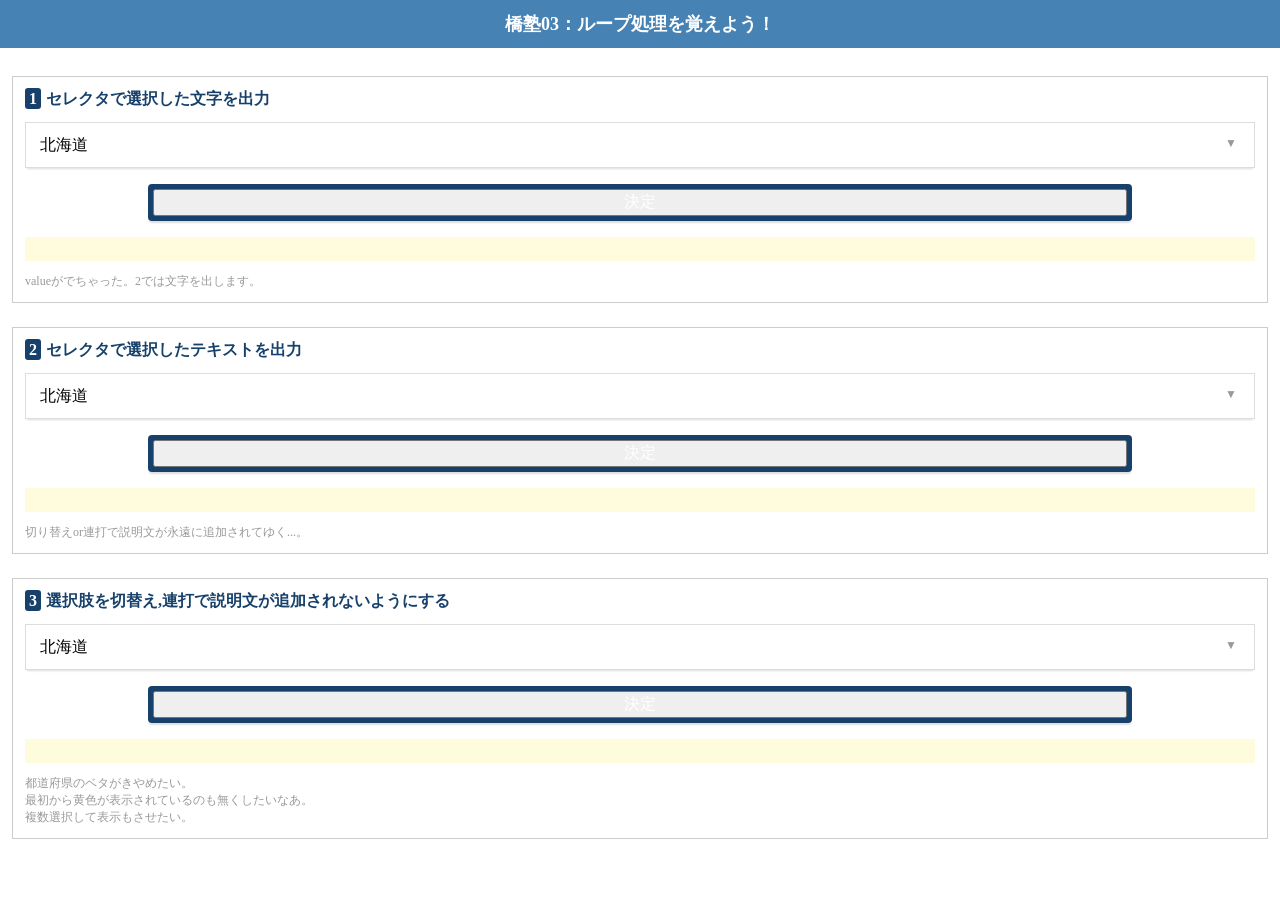
==== 03_prefecturesList/index.html @ 4ac40b8e "hasizyuku03" ====
<!DOCTYPE html>
<html lang="ja">
<head>
  <meta charset="UTF-8">
  <meta name="viewport" content="width=device-width, initial-scale=1.0">
  <link rel="stylesheet" href="../03_prefecturesList/css/style.css">
  <script src="https://code.jquery.com/jquery-3.4.1.js"
  integrity="sha256-WpOohJOqMqqyKL9FccASB9O0KwACQJpFTUBLTYOVvVU="
  crossorigin="anonymous"></script>
  <title>都道府県リスト</title>
</head>
<body>
  <header class="header l-bottom-medium">
    <p>橋塾03：ループ処理を覚えよう！</p>
  </header>
  <section class="section-container">
  <!-- ▼１ -->
    <div class="prefectures-container l-bottom-large">
      <div class="prefectures-header">
        <span class="prefectures-number l-right-small">1</span>セレクタで選択した文字を出力
      </div>
      <div class="prefectures-select-container">
        <select id="js-prefectures" class="prefectures-select l-bottom-medium">
          <option value="hokkaido">北海道</option>
          <option value="aomori">青森県</option>
          <option value="iwate">岩手県</option>
          <option value="miyagi">宮城県</option>
          <option value="akita">秋田県</option>
          <option value="yamagata">山形県</option>
        </select>
      </div>
      <div class="btn-normal l-bottom-medium"> 
        <button id="js-button">決定</button>
      </div>
      <div class="prefacture-result">
        <p id="js-prefacture-result" ></p>
      </div>
      <p class="comment">valueがでちゃった。2では文字を出します。</p>
    </div>
  <!-- ▲１ -->

  <!-- ▼2 -->
  <div class="prefectures-container l-bottom-large">
      <div class="prefectures-header">
        <span class="prefectures-number l-right-small">2</span>セレクタで選択したテキストを出力
      </div>
      <div class="prefectures-select-container">
        <select id="js-prefectures2" class="prefectures-select l-bottom-medium">
          <option value="hokkaido">北海道</option>
          <option value="aomori">青森県</option>
          <option value="iwate">岩手県</option>
          <option value="miyagi">宮城県</option>
          <option value="akita">秋田県</option>
          <option value="yamagata">山形県</option>
        </select>
      </div>
      <div class="btn-normal l-bottom-medium"> 
        <button id="js-button2">決定</button>
      </div>
      <div class="prefacture-result">
        <p id="js-prefacture-result2"></p>
      </div>
      <p class="comment">切り替えor連打で説明文が永遠に追加されてゆく...。</p>
    </div>
  <!-- ▲2 -->

  <!-- ▼3 -->
    <div class="prefectures-container">
      <div class="prefectures-header">
        <span class="prefectures-number l-right-small">3</span>選択肢を切替え,連打で説明文が追加されないようにする
      </div>
      <div class="prefectures-select-container">
        <select id="js-prefectures3" class="prefectures-select l-bottom-medium">
          <option value="hokkaido">北海道</option>
          <option value="aomori">青森県</option>
          <option value="iwate">岩手県</option>
          <option value="miyagi">宮城県</option>
          <option value="akita">秋田県</option>
          <option value="yamagata">山形県</option>
        </select>
      </div>
      <div class="btn-normal l-bottom-medium"> 
        <button id="js-button3">決定</button>
      </div>
      <div class="prefacture-result">
        <p id="js-prefacture-result3"></p>
      </div>
      <p class="comment">都道府県のベタがきやめたい。<br>最初から黄色が表示されているのも無くしたいなあ。<br>複数選択して表示もさせたい。</p>
    </div>
  <!-- ▲3 -->
  </section>
  <script type="text/javascript" src="js/prefecturesList.js"></script>
</body>
</html>
---- 03_prefecturesList/css/style.css ----
body {
  margin: 0;
}

p {
  margin: 0;
}

.l-bottom-small {
  margin-bottom: 8px!important;
}

.l-bottom-medium {
  margin-bottom: 16px!important;
}

.l-bottom-large {
  margin-bottom: 24px!important;
}

.l-right-small {
  margin-right: 5px;
}

select {
  -webkit-appearance: none;
  -moz-appearance: none;
  appearance: none;
  border: none;
  outline: none;
  background: transparent;
}

.color-point {
  color: red;
}

.header {
  background-color: steelblue;
}

.header p {
  color: #fff;
  font-size: 18px;
  font-weight: 700;
  text-align: center;
  padding: 12px;
}

.section-container {
  padding: 12px;
}

.prefectures-container {
  border: 1px solid #ccc;
  padding: 12px;
  position: relative;
}

.prefectures-header {
  padding-bottom: 12px;
  font-weight: 700;
  font-size: 16px;
  color: rgb(23, 65, 107);
}

.prefectures-number {
  padding: 2px 4px;
  border-radius: 3px;
  background-color: rgb(23, 65, 107);
  color: #fff;
}

.prefectures-select {
  width: 100%;
  font-size: 16px;
  border: 1px solid #ddd;
  box-shadow: 0 3px 2px -2px #ddd;
  padding: 14px;
  line-height: 1;
  border-radius: 0;
}

.prefectures-select-container {
  position: relative;
}

.prefectures-select-container::after {
  content: "▼";
  color: #999;
  position: absolute;
  top: 14px;
  right: 18px;
  font-size: 12px;
}

.btn-normal {
  padding:5px;
  border-radius: 4px;
  background-color: rgb(23, 65, 107);
  box-shadow: 0 3px 2px -1px #ddd;
  margin: 0 10%;
  text-align: center;
}

.btn-normal button {
  font-size: 16px;
  color: #fff;
  width: 100%;
}

.prefacture-result {
  padding: 12px;
  font-size: 18px;
  font-weight: 800;
  background-color: rgb(255, 252, 221);
}

.result-explanation {
  font-size: 12px;
  background-color: #f8f8f8;
  padding: 6px;
}

.comment {
  font-size: 12px;
  color: #999;
  padding-top: 12px;
}
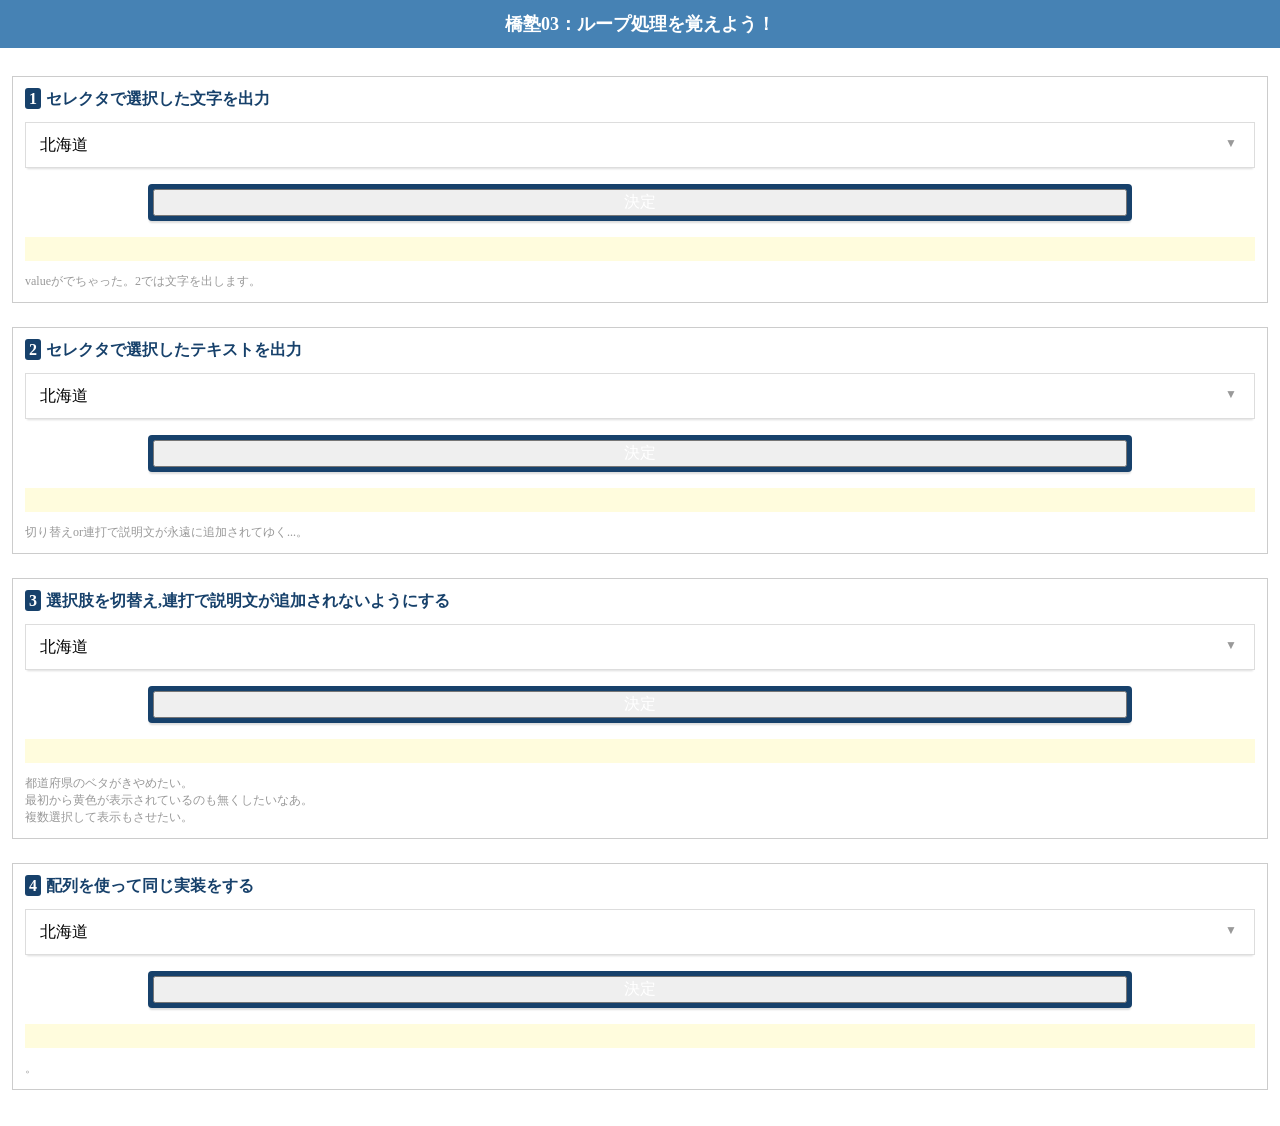
==== commit 3eb00468: "hashi03" ====
--- a/03_prefecturesList/index.html
+++ b/03_prefecturesList/index.html
@@ -65,7 +65,7 @@
   <!-- ▲2 -->
 
   <!-- ▼3 -->
-    <div class="prefectures-container">
+    <div class="prefectures-container l-bottom-large">
       <div class="prefectures-header">
         <span class="prefectures-number l-right-small">3</span>選択肢を切替え,連打で説明文が追加されないようにする
       </div>
@@ -88,6 +88,32 @@
       <p class="comment">都道府県のベタがきやめたい。<br>最初から黄色が表示されているのも無くしたいなあ。<br>複数選択して表示もさせたい。</p>
     </div>
   <!-- ▲3 -->
+
+  <!-- ▼4 -->
+    <div class="prefectures-container l-bottom-large">
+      <div class="prefectures-header">
+        <span class="prefectures-number l-right-small">4</span>配列を使って同じ実装をする
+      </div>
+      <div class="prefectures-select-container">
+        <select id="js-prefectures4" class="prefectures-select l-bottom-medium">
+          <option value="hokkaido">北海道</option>
+          <option value="aomori">青森県</option>
+          <option value="iwate">岩手県</option>
+          <option value="miyagi">宮城県</option>
+          <option value="akita">秋田県</option>
+          <option value="yamagata">山形県</option>
+        </select>
+      </div>
+      <div class="btn-normal l-bottom-medium"> 
+        <button id="js-button4">決定</button>
+      </div>
+      <div class="prefacture-result">
+        <p id="js-prefacture-result4"></p>
+      </div>
+      <p class="comment">。</p>
+    </div>
+    <!-- ▲4 -->
+    </section>
   </section>
   <script type="text/javascript" src="js/prefecturesList.js"></script>
 </body>
